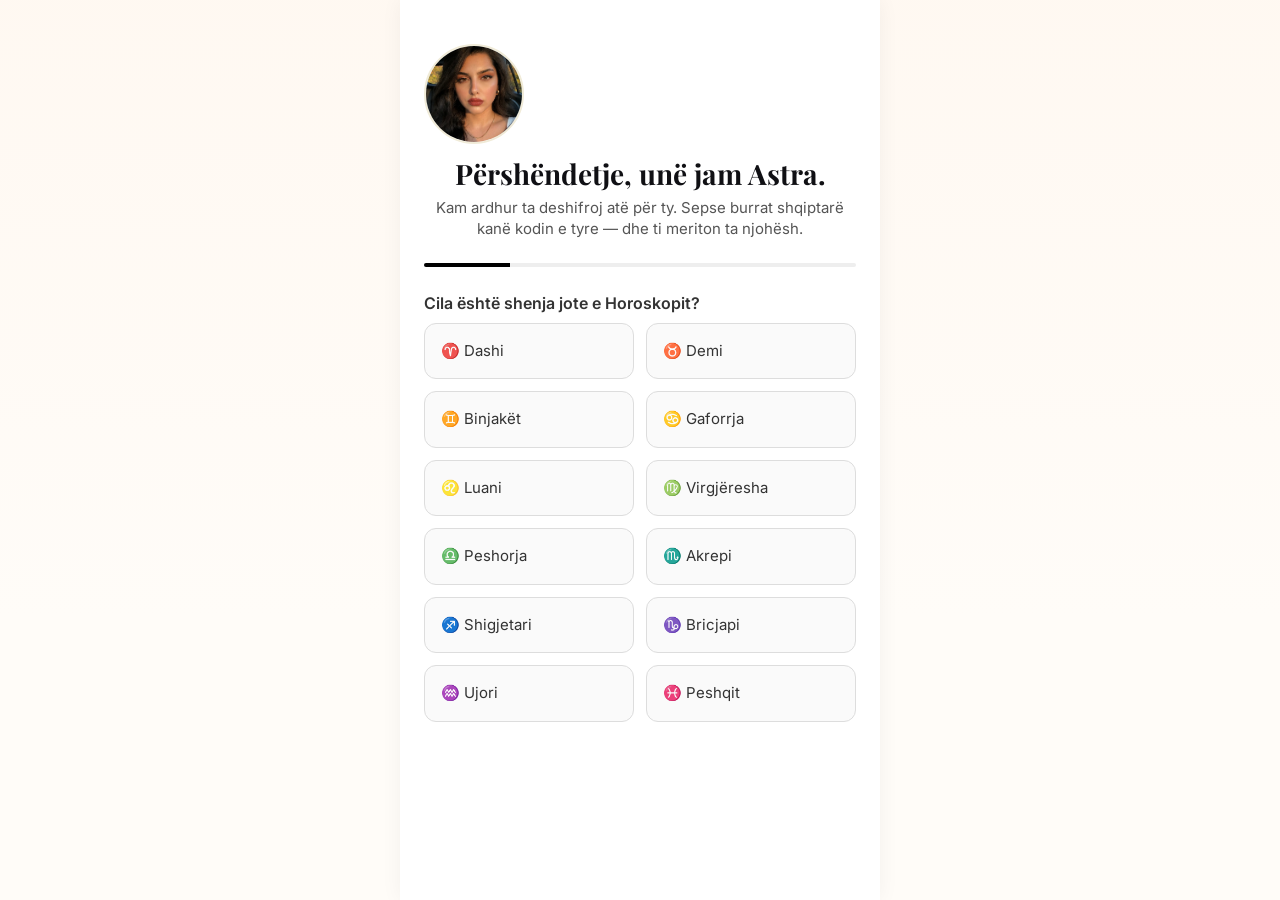
==== al/index.html @ 49ebd42d "alb" ====
<!DOCTYPE html>
<html lang="sq">
  <head>
    <meta charset="utf-8">
    <meta name="viewport" content="width=device-width, initial-scale=1, maximum-scale=1, user-scalable=0">
    <meta name="theme-color" content="#fffcf8">
    <title>Astra | Kuptoje Atë</title>
    <meta name="description" content="Zbulo natyrën e fshehur të tij. Guida shqiptare e astrologjisë për marrëdhënie — nga një shqiptare, për shqiptaret.">
    <link rel="preconnect" href="https://fonts.googleapis.com">
    <link rel="preconnect" href="https://fonts.gstatic.com" crossorigin>
    <link href="https://fonts.googleapis.com/css2?family=Inter:wght@400;500;600;700;800;900&family=Playfair+Display:wght@700;800&display=swap" rel="stylesheet">
    <link rel="stylesheet" href="../styles.css">
    <link rel="stylesheet" href="../quiz.css">
    <link rel="icon" href="../assets/favicon.svg" type="image/svg+xml">
    <script src="../analytics.js"></script>
    <script type="text/javascript">
      function importHotmart(){
        var imported = document.createElement('script');
        imported.src = 'https://static.hotmart.com/checkout/widget.min.js';
        document.head.appendChild(imported);
        var link = document.createElement('link');
        link.rel = 'stylesheet';
        link.type = 'text/css';
        link.href = 'https://static.hotmart.com/css/hotmart-fb.min.css';
        document.head.appendChild(link);
      }
      importHotmart();
    </script>
  </head>
  <body class="quiz-body">
    <main id="app-container">
      
      <!-- HAPI 1: ONBOARDING ME HAPA -->
      <section id="step-1" class="step-container active">
        <div class="onboarding-header">
          <img src="../assets/maya-author.webp" alt="Astra" class="maya-avatar-large">
          <h1>Përshëndetje, unë jam Astra.</h1>
          <p>Kam ardhur ta deshifroj atë për ty. Sepse burrat shqiptarë kanë kodin e tyre — dhe ti meriton ta njohësh.</p>
        </div>
        
        <div class="onboarding-progress-container">
          <div class="onboarding-progress-bg">
            <div id="onboarding-progress" class="onboarding-progress-fill"></div>
          </div>
        </div>

        <form id="onboarding-form" class="onboarding-form">
          <!-- P1: Shenja e Përdoruses -->
          <div class="form-step active" data-step="1">
            <div class="form-group">
              <label>Cila është shenja jote e Horoskopit?</label>
              <input type="hidden" id="user-sign" required>
              <div class="options-grid" data-target="user-sign">
                <button type="button" class="option-btn" data-value="Aries">♈ Dashi</button>
                <button type="button" class="option-btn" data-value="Taurus">♉ Demi</button>
                <button type="button" class="option-btn" data-value="Gemini">♊ Binjakët</button>
                <button type="button" class="option-btn" data-value="Cancer">♋ Gaforrja</button>
                <button type="button" class="option-btn" data-value="Leo">♌ Luani</button>
                <button type="button" class="option-btn" data-value="Virgo">♍ Virgjëresha</button>
                <button type="button" class="option-btn" data-value="Libra">♎ Peshorja</button>
                <button type="button" class="option-btn" data-value="Scorpio">♏ Akrepi</button>
                <button type="button" class="option-btn" data-value="Sagittarius">♐ Shigjetari</button>
                <button type="button" class="option-btn" data-value="Capricorn">♑ Bricjapi</button>
                <button type="button" class="option-btn" data-value="Aquarius">♒ Ujori</button>
                <button type="button" class="option-btn" data-value="Pisces">♓ Peshqit</button>
              </div>
            </div>
          </div>
          
          <!-- P2: Shenja e Tij -->
          <div class="form-step hidden" data-step="2">
            <div class="form-group">
              <label>Cila është shenja e tij?</label>
              <input type="hidden" id="crush-sign" required>
              <div class="options-grid" data-target="crush-sign">
                <button type="button" class="option-btn" data-value="Aries">♈ Dashi</button>
                <button type="button" class="option-btn" data-value="Taurus">♉ Demi</button>
                <button type="button" class="option-btn" data-value="Gemini">♊ Binjakët</button>
                <button type="button" class="option-btn" data-value="Cancer">♋ Gaforrja</button>
                <button type="button" class="option-btn" data-value="Leo">♌ Luani</button>
                <button type="button" class="option-btn" data-value="Virgo">♍ Virgjëresha</button>
                <button type="button" class="option-btn" data-value="Libra">♎ Peshorja</button>
                <button type="button" class="option-btn" data-value="Scorpio">♏ Akrepi</button>
                <button type="button" class="option-btn" data-value="Sagittarius">♐ Shigjetari</button>
                <button type="button" class="option-btn" data-value="Capricorn">♑ Bricjapi</button>
                <button type="button" class="option-btn" data-value="Aquarius">♒ Ujori</button>
                <button type="button" class="option-btn" data-value="Pisces">♓ Peshqit</button>
              </div>
            </div>
          </div>

          <!-- P3: Gjendja Aktuale -->
          <div class="form-step hidden" data-step="3">
            <div class="form-group">
              <label>Cila e përshkruan gjendjen e tij tani?</label>
              <input type="hidden" id="vibe" required>
              <div class="options-list" data-target="vibe">
                <button type="button" class="option-btn" data-value="ignored">Më ka lënë "lexuar" ose po më injoron.</button>
                <button type="button" class="option-btn" data-value="hotcold">I nxehtë e i ftohtë (dje i çmendur, sot i largët).</button>
                <button type="button" class="option-btn" data-value="friends">Po sillet si jemi thjesht "miq".</button>
                <button type="button" class="option-btn" data-value="stonewalling">Kemi grindje dhe ai po hesht tërësisht.</button>
              </div>
            </div>
          </div>

          <!-- P4: Qëllimi -->
          <div class="form-step hidden" data-step="4">
            <div class="form-group">
              <label>Çfarë dëshiron të arrish?</label>
              <input type="hidden" id="goal" required>
              <div class="options-list" data-target="goal">
                <button type="button" class="option-btn" data-value="obsess">Ta bëj të obsedohet me mua</button>
                <button type="button" class="option-btn" data-value="apologize">Ta bëj të kërkojë falje</button>
                <button type="button" class="option-btn" data-value="chase">Ta bëj të më ndjekë sërish</button>
                <button type="button" class="option-btn" data-value="commit">Ta bëj të angazhohet</button>
              </div>
            </div>
          </div>

          <!-- P5: Emri -->
          <div class="form-step hidden" data-step="5">
            <div class="form-group">
              <label for="user-name">Si të quajnë?</label>
              <input type="text" id="user-name" placeholder="p.sh. Erjona" required>
            </div>
            <button type="submit" class="cta-button">Fillo Analizën</button>
          </div>
        </form>

        <div class="loading-overlay hidden" id="loading-overlay">
          <div class="spinner"></div>
          <p id="loading-text">Duke analizuar modelet...</p>
        </div>
      </section>

      <!-- HAPI 2: SIMULIMI I CHAT-IT -->
      <section id="step-2" class="step-container hidden">
        <div class="imessage-header">
          <div class="imessage-back">‹</div>
          <div class="imessage-contact">
            <div class="imessage-avatar">
              <img id="crush-avatar" src="../assets/crush-avatar.jpg" alt="Ai" onerror="this.style.display='none'">
            </div>
            <span id="chat-title">Ai</span>
            <small>iMessage</small>
          </div>
          <div class="imessage-info">ⓘ</div>
        </div>
        
        <div class="progress-container">
          <div class="progress-bar-bg">
            <div id="progress-bar" class="progress-bar-fill"></div>
          </div>
          <div class="progress-text"><span id="progress-label">Niveli i Obsesionit të Tij</span>: <span id="progress-text-value">0%</span></div>
        </div>

        <div id="chat-window" class="chat-window">
          <!-- Flluskat e chat-it do të injektohen këtu nëpërmjet JS -->
        </div>

        <div id="choices-container" class="choices-container hidden">
          <p class="choice-prompt">Zgjidh përgjigjen tënde:</p>
          <div id="choices-list" class="choices-list"></div>
        </div>
      </section>

      <!-- HAPI 3: BUTONI I PANIKUT -->
      <section id="step-3" class="step-container hidden">
        <div class="panic-wrapper">
          <div class="panic-icon">🚨</div>
          <h2>Gabim. Lidhja u pre.</h2>
          <p>Mesazhi yt i fundit aktivizoi mekanizmin e shmangies së tij.</p>
          <button id="btn-panic" class="cta-button btn-outline">Prit... çfarë bëra gabim?!</button>
        </div>
        <div class="loading-overlay hidden" id="roast-loading">
          <div class="spinner"></div>
          <p id="roast-loading-text">Duke analizuar stilin e lidhjes...</p>
        </div>
      </section>

      <!-- HAPI 4: ROAST I ASTRAS -->
      <section id="step-4" class="step-container hidden">
        <div class="roast-header">
          <img src="../assets/maya-author.webp" alt="Astra" class="maya-avatar-medium">
          <h2>Moj... këtë nuk e bëjmë, <span id="roast-name"></span>.</h2>
        </div>
        <div class="roast-body">
          <div class="insight-card">
            <h3>E Vërteta:</h3>
            <p id="roast-insight"></p>
          </div>
          <div class="insight-card highlight-card">
            <h3>Çfarë DUHEJ të kishe bërë:</h3>
            <p id="roast-solution"></p>
          </div>
          <div class="solution-card">
            <p id="roast-tease">Por mund ta rregullojmë. Të duhet teksti që godet instinktin e tij, vendos kufi dhe kthen fuqinë tek ti.</p>
          </div>
          <button id="btn-show-paywall" class="cta-button" id="btn-show-paywall"><span id="roast-cta-text">Më trego si</span></button>
        </div>
      </section>

      <!-- HAPI 5: PAYWALL -->
      <section id="step-5" class="step-container hidden">

        <!-- Blloku i fotos hero -->
        <div class="paywall-hero">
          <div class="paywall-hero-visual">
            <img src="../assets/maya-selfie.webp" alt="Astra" class="paywall-hero-img">
            <div class="paywall-floating-note">
              <span class="note-kicker">Astra thotë</span>
              <strong id="paywall-float-note">Tani e di çfarë shkoi gabim.</strong>
            </div>
          </div>
          <div class="paywall-hero-copy">
            <p class="eyebrow" id="paywall-eyebrow">Zgjidhja ekziston</p>
            <h2 id="paywall-headline">Merr tekstin e saktë që funksionon me <span id="paywall-sign">Akrepin</span>.</h2>
            <p id="paywall-subline">103 faqe. Çdo shenjë. Gati për kopjim. Pa drama.</p>
            <div class="paywall-trust-strip">
              <span><span class="trust-mark-hot">103</span> faqe</span>
              <span><span class="trust-mark">♎</span> 12 shenja</span>
              <span><span class="trust-mark">Aa</span> Skripte</span>
              <span><span class="trust-mark-hot">!</span> Flamujt kuq</span>
            </div>
          </div>
        </div>

        <!-- Historia e Astras -->
        <div class="maya-story-block">
          <div class="maya-story-content">
            <p class="eyebrow">Historia Ime</p>
            <h2>Edhe unë e kam dërguar atë mesazh me 3 paragrafë në mesnatë.</h2>
            <p>E di saktësisht si ndihet kur ai papritur ftohet. Edhe unë e justifikonja sjelljen e tyre minimale si "energji e shenjës" ose "ai është i keq me mesazhe".</p>
            <p><strong>Deri sa e zbulova modelin.</strong></p>
            <p>Astrologjia nuk është justifikim për sjellje toksike — është plan i egosë së tij. Kur e njeh shenjën e tij, i njeh pikët e dobëta. Kur ke standarde, ti fiton.</p>
            <p style="font-size:13px; color:#888; margin-top:12px;">— Shkruar nga një grua shqiptare, për gratë shqiptare 🦅</p>
          </div>
        </div>

        <!-- Dëshmi Sociale -->
        <div class="social-proof-block">
          <p class="eyebrow">Nga grupi i chat-it</p>
          <h2>Një tekst i qartë. Plan real. Pa spirale.</h2>
          <figure class="dm-proof-card">
            <img src="../assets/tiktok-dm-proof.jpg" alt="Dëshmi DM" width="1170" height="1061" loading="lazy">
          </figure>
          <p class="proof-caption">«OMG kjo funksionoi brenda 10 minutash.»</p>
        </div>

        <!-- Pamja e Guidës + Checkout -->
        <div class="paywall-header">
          <p class="eyebrow">Hyrje e menjëhershme</p>
          <h2>Guida e Dashurisë Zodiak</h2>
        </div>

        <div class="guide-preview-wrapper">
          <video
            src="../assets/guide-flip-preview.mp4?v=11"
            poster="../assets/guide-flip-preview-poster.jpg?v=11"
            autoplay muted loop playsinline webkit-playsinline
            class="blur-preview"
          ></video>
          <div class="lock-overlay">
            <span class="lock-icon">🔒</span>
            <p>Zhblloko për të lexuar</p>
          </div>
        </div>

        <ul class="paywall-benefits" id="paywall-benefits">
          <li><span>Aa</span> 103 Faqe Tekstesh Gati për Kopjim</li>
          <li><span>!</span> Flamujt Kuq për të 12 Shenjat</li>
          <li><span>✋</span> Si të vendosësh kufij pa u dukur e çmendur</li>
        </ul>

        <div class="checkout-sticky">
          <a href="https://pay.hotmart.com/A106407067U?checkoutMode=2" class="cta-button js-checkout hotmart-fb hotmart__button-checkout" onclick="return false;">Zhblloko Guidën — $6.99</a>
          <p class="checkout-note">Apple Pay / Google Pay · Hyrje dixhitale e menjëhershme</p>
        </div>

        <div class="honest-sales-mini">
          <p class="eyebrow" style="margin-bottom:8px; display:block;">Një fjalë e sinqertë nga Astra</p>
          <p>Urrej oraret false të numërimit dhe trukun e vjetër <s>$99</s> "tani $6.99!". Kështu nuk veproj me ty.</p>
          <p>Kalova muaj duke hulumtuar për këtë guidë. Është vetëm $6.99. Çmim i drejtë për kodet sekrete të mendjes së tij.</p>
        </div>
      </section>

    </main>
    <script src="quiz.js"></script>
  </body>
</html>
---- styles.css ----
:root {
  --paper: #fffcf8;
  --paper-soft: #fff7ef;
  --ink: #101014;
  --muted: #68606b;
  --line: #e9dfd5;
  --lilac: #b99cff;
  --lilac-soft: #efe8ff;
  --gold: #c6a15b;
  --gold-soft: #fbecd0;
  --cyan: #29e8ff;
  --pink: #ff4fb8;
  --white: #ffffff;
  --shadow: 0 24px 70px rgba(40, 25, 56, 0.14);
}

* {
  box-sizing: border-box;
}

html {
  scroll-behavior: smooth;
}

body {
  margin: 0;
  min-width: 320px;
  background:
    linear-gradient(180deg, rgba(255, 247, 239, 0.72), rgba(255, 252, 248, 0) 620px),
    var(--paper);
  color: var(--ink);
  font-family: Inter, system-ui, -apple-system, BlinkMacSystemFont, "Segoe UI", sans-serif;
  line-height: 1.5;
  overflow-x: hidden;
}

img {
  display: block;
  max-width: 100%;
  -webkit-user-drag: none;
  user-select: none;
  -webkit-touch-callout: none;
}

img,
video,
.hero-visual,
.lifestyle-frame,
.maya-avatar,
.dm-proof-card,
.product-video-frame {
  -webkit-user-select: none;
  user-select: none;
  -webkit-touch-callout: none;
}

a {
  color: inherit;
  text-decoration: none;
}

button {
  font: inherit;
}

::selection {
  background: var(--lilac);
  color: var(--ink);
}

.site-header {
  position: sticky;
  top: 0;
  z-index: 50;
  display: flex;
  align-items: center;
  justify-content: space-between;
  gap: 18px;
  width: min(1160px, calc(100% - 32px));
  margin: 14px auto 0;
  padding: 10px;
  background: rgba(255, 252, 248, 0.86);
  border: 1px solid rgba(233, 223, 213, 0.92);
  border-radius: 8px;
  box-shadow: 0 16px 42px rgba(72, 53, 83, 0.1);
  backdrop-filter: blur(16px);
}

.brand {
  display: inline-flex;
  align-items: center;
  gap: 10px;
  font-size: 0.9rem;
  font-weight: 800;
  min-width: 0;
}

.brand-mark {
  display: grid;
  place-items: center;
  width: 34px;
  height: 34px;
  flex: 0 0 34px;
  color: var(--ink);
  background:
    linear-gradient(135deg, rgba(41, 232, 255, 0.28), transparent 46%),
    linear-gradient(315deg, rgba(255, 79, 184, 0.26), transparent 48%),
    var(--white);
  border: 1px solid var(--line);
  border-radius: 8px;
  font-family: "Playfair Display", Georgia, serif;
  font-size: 1.1rem;
}

.nav-links {
  display: none;
  align-items: center;
  gap: 8px;
  color: var(--muted);
  font-size: 0.88rem;
  font-weight: 700;
}

.nav-links a {
  padding: 10px 12px;
  border-radius: 8px;
}

.nav-links a:hover {
  background: var(--white);
  color: var(--ink);
}

.section-shell {
  width: min(1160px, calc(100% - 32px));
  margin: 0 auto;
}

.section-pad {
  padding: 76px 0;
}

.hero {
  display: grid;
  gap: 34px;
  align-items: center;
  min-height: calc(100svh - 72px);
  padding: 54px 0 56px;
}

.hero-copy {
  position: relative;
  z-index: 2;
}

.eyebrow {
  margin: 0 0 14px;
  color: var(--gold);
  font-size: 0.78rem;
  font-weight: 900;
  text-transform: uppercase;
}

h1,
h2,
h3,
p {
  margin-top: 0;
}

h1,
h2 {
  font-family: "Playfair Display", Georgia, serif;
  line-height: 1.03;
  text-wrap: balance;
}

h1 {
  max-width: 720px;
  margin-bottom: 20px;
  font-size: 3.05rem;
}

h2 {
  margin-bottom: 18px;
  font-size: 2.35rem;
}

h3 {
  margin-bottom: 10px;
  font-size: 1.08rem;
  line-height: 1.2;
}

.hero-subhead,
.section-heading p,
.pricing-copy p,
.maya-lead {
  color: var(--muted);
  font-size: 1.03rem;
}

.hero-subhead {
  max-width: 640px;
  margin-bottom: 28px;
}

.hero-subhead span {
  color: var(--ink);
  font-weight: 900;
  background: linear-gradient(180deg, transparent 56%, rgba(185, 156, 255, 0.34) 56%);
  border-radius: 5px;
  box-decoration-break: clone;
}

.hero-actions,
.footer-links,
.trust-strip {
  display: flex;
  flex-wrap: wrap;
  align-items: center;
  gap: 10px;
}

.cta-button {
  display: inline-flex;
  align-items: center;
  justify-content: center;
  min-height: 54px;
  min-width: 170px;
  padding: 15px 22px;
  cursor: pointer;
  color: var(--white);
  background:
    linear-gradient(135deg, rgba(41, 232, 255, 0.28), transparent 38%),
    linear-gradient(315deg, rgba(255, 79, 184, 0.3), transparent 42%),
    var(--ink);
  border: 0;
  border-radius: 8px;
  box-shadow: 0 18px 40px rgba(16, 16, 20, 0.22);
  font-weight: 900;
  text-align: center;
  transition: transform 160ms ease, box-shadow 160ms ease, opacity 160ms ease;
}

.cta-button:hover {
  box-shadow: 0 22px 52px rgba(16, 16, 20, 0.3);
  transform: translateY(-1px);
}

.cta-button:active {
  transform: translateY(1px) scale(0.99);
}

.text-link {
  display: inline-flex;
  align-items: center;
  min-height: 48px;
  padding: 12px 6px;
  color: var(--ink);
  font-weight: 800;
  text-decoration: underline;
  text-decoration-color: var(--lilac);
  text-decoration-thickness: 3px;
  text-underline-offset: 5px;
}

.trust-strip {
  margin-top: 24px;
}

.trust-strip > span,
.zodiac-board span {
  display: inline-flex;
  align-items: center;
  gap: 7px;
  min-height: 36px;
  padding: 8px 12px;
  background:
    linear-gradient(135deg, rgba(239, 232, 255, 0.46), rgba(255, 255, 255, 0.88)),
    var(--white);
  border: 1px solid rgba(233, 223, 213, 0.98);
  border-radius: 8px;
  color: var(--muted);
  font-size: 0.86rem;
  font-weight: 800;
  box-shadow: 0 12px 30px rgba(65, 48, 75, 0.07);
}

.trust-mark {
  display: inline-grid;
  place-items: center;
  width: 24px;
  height: 24px;
  color: var(--ink);
  background:
    linear-gradient(135deg, rgba(41, 232, 255, 0.18), transparent 48%),
    linear-gradient(315deg, rgba(255, 79, 184, 0.2), transparent 48%),
    var(--lilac-soft);
  border-radius: 7px;
  font-size: 0.75rem;
  font-weight: 900;
}

.trust-mark-hot {
  color: var(--white);
  background: #ff4f5f;
}

.hero-visual {
  position: relative;
  overflow: hidden;
  height: clamp(360px, 116vw, 480px);
  min-height: 320px;
  border: 1px solid rgba(233, 223, 213, 0.95);
  border-radius: 8px;
  box-shadow: var(--shadow);
  background: var(--white);
}

.hero-visual::before {
  content: "";
  position: absolute;
  inset: 0;
  z-index: 1;
  pointer-events: none;
  background:
    linear-gradient(90deg, rgba(255, 252, 248, 0.82), rgba(255, 252, 248, 0.08) 55%),
    linear-gradient(180deg, rgba(255, 255, 255, 0), rgba(255, 252, 248, 0.2));
}

.hero-visual img {
  width: 100%;
  height: 100%;
  object-fit: cover;
}

.hero-visual img.hero-photo {
  object-position: center 38%;
}

.floating-note {
  position: absolute;
  z-index: 3;
  display: block;
  max-width: min(205px, calc(100% - 28px));
  padding: 11px 12px;
  background: rgba(255, 255, 255, 0.88);
  border: 1px solid rgba(233, 223, 213, 0.92);
  border-radius: 8px;
  box-shadow: 0 18px 36px rgba(48, 31, 60, 0.12);
  backdrop-filter: blur(12px);
}

.note-one {
  right: 14px;
  top: 14px;
}

.note-two {
  left: 14px;
  bottom: 14px;
}

.note-kicker {
  display: block;
  margin-bottom: 4px;
  color: var(--gold);
  font-size: 0.66rem;
  font-weight: 900;
  text-transform: uppercase;
}

.floating-note strong {
  display: block;
  font-size: 0.94rem;
  line-height: 1.24;
}

.section-heading {
  max-width: 760px;
  margin-bottom: 32px;
}

.scenario-list,
.feature-grid,
.choice-grid {
  display: grid;
  gap: 14px;
}

.scenario-card,
.feature-card,
.not-item,
.price-panel,
.final-panel,
.faq details {
  background: rgba(255, 255, 255, 0.82);
  border: 1px solid var(--line);
  border-radius: 8px;
  box-shadow: 0 18px 46px rgba(65, 48, 75, 0.08);
}

.scenario-card {
  position: relative;
  overflow: hidden;
  padding: 20px 20px 20px 22px;
  background:
    linear-gradient(135deg, rgba(239, 232, 255, 0.52), transparent 43%),
    linear-gradient(315deg, rgba(255, 79, 184, 0.08), transparent 42%),
    rgba(255, 255, 255, 0.88);
}

.scenario-card::before {
  content: "";
  position: absolute;
  inset: 0 auto 0 0;
  width: 4px;
  background: linear-gradient(180deg, var(--lilac), var(--pink));
}

.scenario-card p {
  position: relative;
  margin-bottom: 0;
  color: var(--ink);
  font-size: 1.06rem;
  font-weight: 800;
  line-height: 1.46;
}

.scenario-card mark {
  padding: 0 0.16em;
  color: var(--ink);
  background: linear-gradient(180deg, transparent 50%, rgba(185, 156, 255, 0.36) 50%);
  border-radius: 4px;
  box-decoration-break: clone;
}

.scenario-card strong {
  color: var(--pink);
  font-weight: 900;
}

.scenario-tag {
  position: relative;
  display: inline-flex;
  align-items: center;
  gap: 7px;
  margin-bottom: 10px;
  padding: 6px 8px;
  background: rgba(255, 252, 248, 0.76);
  border: 1px solid rgba(233, 223, 213, 0.76);
  border-radius: 8px;
  color: var(--muted);
  font-size: 0.78rem;
  font-weight: 900;
  text-transform: uppercase;
}

.scenario-dot {
  width: 9px;
  height: 9px;
  background: var(--lilac);
  border-radius: 50%;
  box-shadow: 0 0 0 5px rgba(185, 156, 255, 0.16);
}

.scenario-dot-gold {
  background: var(--gold);
  box-shadow: 0 0 0 5px rgba(198, 161, 91, 0.16);
}

.scenario-dot-hot {
  background: var(--pink);
  box-shadow: 0 0 0 5px rgba(255, 79, 184, 0.14);
}

.big-line {
  position: relative;
  max-width: 820px;
  margin: 30px 0 0;
  padding: 20px;
  background:
    linear-gradient(135deg, rgba(251, 236, 208, 0.76), rgba(255, 255, 255, 0.86)),
    var(--white);
  border: 1px solid rgba(198, 161, 91, 0.3);
  border-radius: 8px;
  box-shadow: 0 18px 46px rgba(65, 48, 75, 0.08);
  font-family: "Playfair Display", Georgia, serif;
  font-size: 1.8rem;
  font-weight: 800;
  line-height: 1.12;
}

.big-line::before {
  content: "Bottom line";
  display: block;
  margin-bottom: 9px;
  color: var(--gold);
  font-family: Inter, system-ui, sans-serif;
  font-size: 0.74rem;
  font-weight: 900;
  letter-spacing: 0;
  text-transform: uppercase;
}

.big-line span {
  background: linear-gradient(180deg, transparent 58%, rgba(198, 161, 91, 0.3) 58%);
  border-radius: 5px;
  box-decoration-break: clone;
}

.inside {
  position: relative;
}

.inside::before,
.anti-toxic::before {
  content: "";
  position: absolute;
  left: 50%;
  z-index: -1;
  width: 100vw;
  height: 100%;
  transform: translateX(-50%);
  background:
    linear-gradient(180deg, rgba(239, 232, 255, 0.36), rgba(255, 252, 248, 0)),
    var(--paper);
}

.feature-card {
  padding: 22px;
}

.feature-card p,
.not-item p,
.faq p,
.price-panel p,
.final-panel p {
  color: var(--muted);
}

.feature-icon {
  display: grid;
  place-items: center;
  width: 44px;
  height: 44px;
  margin-bottom: 18px;
  color: var(--ink);
  background:
    linear-gradient(135deg, rgba(41, 232, 255, 0.2), transparent 48%),
    linear-gradient(315deg, rgba(255, 79, 184, 0.2), transparent 48%),
    var(--lilac-soft);
  border: 1px solid rgba(185, 156, 255, 0.55);
  border-radius: 8px;
  font-weight: 900;
}

.zodiac-board {
  display: flex;
  flex-wrap: wrap;
  gap: 9px;
  margin-top: 28px;
}

.product-video-frame {
  position: relative;
  overflow: hidden;
  width: min(100%, 360px);
  margin-inline: auto;
  padding: 10px;
  background: var(--ink);
  border: 1px solid rgba(255, 255, 255, 0.12);
  border-radius: 42px;
  box-shadow:
    0 24px 70px rgba(16, 16, 20, 0.2),
    inset 0 0 0 1px rgba(0, 0, 0, 0.36);
}

.product-video-frame::before {
  content: "";
  position: absolute;
  z-index: 2;
  top: 20px;
  left: 50%;
  width: 76px;
  height: 7px;
  background: rgba(5, 5, 7, 0.82);
  border-radius: 999px;
  box-shadow: 0 0 0 1px rgba(255, 255, 255, 0.06);
  transform: translateX(-50%);
}

.product-video-frame video,
.product-video-frame img {
  display: block;
  width: 100%;
  height: auto;
  aspect-ratio: 9 / 16;
  object-fit: cover;
  background: var(--white);
  border-radius: 32px;
  pointer-events: none;
}

.lifestyle-break {
  margin-top: -28px;
  margin-bottom: -20px;
}

.lifestyle-frame {
  position: relative;
  overflow: hidden;
  height: clamp(360px, 108vw, 520px);
  margin: 0;
  background: var(--ink);
  border: 1px solid rgba(233, 223, 213, 0.95);
  border-radius: 8px;
  box-shadow: var(--shadow);
}

.lifestyle-frame::after {
  content: "";
  position: absolute;
  inset: 0;
  pointer-events: none;
  background:
    linear-gradient(180deg, transparent 35%, rgba(16, 16, 20, 0.7)),
    linear-gradient(135deg, rgba(41, 232, 255, 0.12), transparent 34%),
    linear-gradient(315deg, rgba(255, 79, 184, 0.18), transparent 38%);
}

.lifestyle-frame img {
  width: 100%;
  height: 100%;
  object-fit: cover;
  object-position: center 34%;
}

.lifestyle-frame figcaption {
  position: absolute;
  right: 16px;
  bottom: 16px;
  left: 16px;
  z-index: 2;
  max-width: 560px;
  color: var(--white);
}

.lifestyle-frame figcaption span {
  display: inline-flex;
  margin-bottom: 8px;
  padding: 7px 9px;
  color: var(--ink);
  background: rgba(255, 252, 248, 0.86);
  border-radius: 8px;
  font-size: 0.74rem;
  font-weight: 900;
  text-transform: uppercase;
}

.lifestyle-frame figcaption strong {
  display: block;
  font-family: "Playfair Display", Georgia, serif;
  font-size: 1.85rem;
  line-height: 1.04;
}

.anti-toxic {
  position: relative;
}

.not-list {
  display: grid;
  gap: 12px;
}

.not-item {
  display: grid;
  grid-template-columns: 56px 1fr;
  gap: 14px;
  align-items: start;
  padding: 18px;
}

.not-item span {
  color: var(--pink);
  font-weight: 900;
}

.not-item p {
  margin-bottom: 0;
  font-weight: 700;
}

.truth-box {
  margin-top: 18px;
  padding: 24px;
  color: var(--ink);
  background: var(--gold-soft);
  border: 1px solid rgba(198, 161, 91, 0.34);
  border-radius: 8px;
}

.truth-box p {
  margin-bottom: 0;
  font-family: "Playfair Display", Georgia, serif;
  font-size: 1.55rem;
  font-weight: 800;
  line-height: 1.16;
}

.maya {
  position: relative;
}

.maya-card {
  padding: 20px;
  background:
    radial-gradient(circle at top left, rgba(255, 79, 184, 0.16), transparent 34%),
    radial-gradient(circle at bottom right, rgba(185, 156, 255, 0.22), transparent 38%),
    var(--white);
  border: 1px solid var(--line);
  border-radius: 8px;
  box-shadow: var(--shadow);
}

.maya-topline {
  display: grid;
  grid-template-columns: 1fr;
  gap: 16px;
  align-items: start;
  margin-bottom: 20px;
}

.maya-avatar {
  overflow: hidden;
  width: min(180px, 58vw);
  height: 220px;
  background:
    linear-gradient(135deg, rgba(41, 232, 255, 0.2), transparent 46%),
    linear-gradient(315deg, rgba(255, 79, 184, 0.28), transparent 48%),
    var(--paper-soft);
  border: 1px solid var(--line);
  border-radius: 30px;
  box-shadow: 0 16px 36px rgba(61, 37, 78, 0.12);
}

.maya-avatar img {
  width: 100%;
  height: 100%;
  object-fit: cover;
  object-position: center 38%;
}

.maya-topline .eyebrow {
  margin-bottom: 8px;
}

.maya-topline h2 {
  margin-bottom: 0;
  max-width: 720px;
  font-size: 2.18rem;
}

.maya-lead {
  margin-bottom: 16px;
  line-height: 1.55;
}

.maya-lead strong {
  color: var(--ink);
  font-weight: 900;
}

.maya-list-grid {
  display: grid;
  gap: 12px;
}

.maya-list-card {
  padding: 14px;
  border: 1px solid var(--line);
  border-radius: 8px;
  background: rgba(255, 252, 248, 0.78);
}

.maya-list-card h3 {
  margin-bottom: 12px;
  font-size: 1rem;
}

.maya-list-card ul {
  display: grid;
  gap: 8px;
  padding: 0;
  margin: 0;
  list-style: none;
}

.maya-list-card li {
  display: grid;
  grid-template-columns: 26px 1fr;
  gap: 8px;
  align-items: start;
}

.maya-list-card li span {
  line-height: 1.35;
}

.maya-list-card .no-badge {
  display: inline-grid;
  place-items: center;
  width: 20px;
  height: 20px;
  margin-top: 1px;
  color: var(--white);
  background: #ff4f5f;
  border-radius: 5px;
  font-size: 0.78rem;
  font-weight: 900;
  line-height: 1;
}

.maya-list-card li p {
  margin-bottom: 0;
  color: var(--muted);
  font-size: 0.92rem;
  font-weight: 700;
  line-height: 1.4;
}

.maya-list-yes {
  background:
    linear-gradient(135deg, rgba(239, 232, 255, 0.72), rgba(255, 252, 248, 0.86)),
    var(--white);
}

.maya-list-no h3 {
  color: var(--muted);
}

.maya-signoff {
  margin: 14px 0 0;
  color: var(--ink);
  font-family: "Playfair Display", Georgia, serif;
  font-size: 1.2rem;
  font-weight: 800;
  line-height: 1.2;
}

.pricing {
  display: grid;
  gap: 22px;
  align-items: stretch;
}

.check-list {
  display: grid;
  gap: 10px;
  padding: 0;
  margin: 22px 0 0;
  list-style: none;
}

.check-list li {
  position: relative;
  padding-left: 28px;
  color: var(--ink);
  font-weight: 800;
}

.check-list li::before {
  content: "";
  position: absolute;
  top: 8px;
  left: 0;
  width: 14px;
  height: 8px;
  border-bottom: 3px solid var(--gold);
  border-left: 3px solid var(--gold);
  transform: rotate(-45deg);
}

.price-panel {
  display: flex;
  flex-direction: column;
  justify-content: flex-start;
  padding: 26px;
  background:
    linear-gradient(135deg, rgba(239, 232, 255, 0.7), rgba(255, 255, 255, 0.76)),
    var(--white);
}

.pricing-preview {
  margin-bottom: 18px;
  text-align: center;
}

.preview-label {
  display: inline-flex;
  margin-bottom: 10px;
  padding: 7px 10px;
  color: var(--ink);
  background: var(--gold-soft);
  border: 1px solid rgba(198, 161, 91, 0.34);
  border-radius: 999px;
  font-size: 0.74rem;
  font-weight: 900;
  text-transform: uppercase;
}

.price-panel .product-video-frame {
  width: min(100%, 260px);
}

.price-label {
  color: var(--gold);
  font-size: 0.82rem;
  font-weight: 900;
  text-transform: uppercase;
}

.price-panel strong {
  margin: 8px 0 12px;
  font-family: "Playfair Display", Georgia, serif;
  font-size: 4rem;
  line-height: 1;
}

.price-panel .cta-button {
  width: 100%;
  margin: 16px 0 12px;
}

.price-panel small {
  color: var(--muted);
  font-size: 0.78rem;
}

.honest-sales {
  margin-top: -38px;
  margin-bottom: 76px;
}

.honest-panel {
  padding: 18px;
  background:
    linear-gradient(135deg, rgba(255, 79, 184, 0.1), transparent 34%),
    linear-gradient(315deg, rgba(185, 156, 255, 0.18), transparent 38%),
    var(--white);
  border: 1px solid var(--line);
  border-radius: 8px;
  box-shadow: 0 18px 46px rgba(65, 48, 75, 0.08);
}

.honest-panel h2 {
  max-width: 760px;
  margin-bottom: 12px;
  font-size: 1.92rem;
}

.honest-lead {
  max-width: 820px;
  margin-bottom: 14px;
  color: var(--muted);
  font-size: 0.98rem;
  font-weight: 700;
}

.honest-lead strong {
  color: var(--ink);
  font-weight: 900;
  background: linear-gradient(180deg, transparent 56%, rgba(251, 236, 208, 0.85) 56%);
  border-radius: 5px;
  box-decoration-break: clone;
}

.honest-grid {
  display: grid;
  gap: 10px;
}

.honest-item {
  display: grid;
  grid-template-columns: 26px 1fr;
  gap: 9px;
  align-items: start;
  padding: 10px;
  background: rgba(255, 252, 248, 0.74);
  border: 1px solid rgba(233, 223, 213, 0.86);
  border-radius: 8px;
}

.honest-badge {
  display: inline-grid;
  place-items: center;
  width: 24px;
  height: 24px;
  margin-top: 1px;
  border-radius: 7px;
  color: var(--white);
  font-size: 0.82rem;
  font-weight: 900;
  line-height: 1;
}

.honest-badge-no {
  background: #ff4f5f;
}

.honest-item p {
  margin-bottom: 0;
  color: var(--muted);
  font-size: 0.91rem;
  font-weight: 700;
  line-height: 1.36;
}

.honest-item strong {
  color: var(--ink);
  font-weight: 900;
}

.dm-proof-card {
  max-width: 680px;
  margin: 0 auto;
  padding: 10px;
  background:
    linear-gradient(135deg, rgba(41, 232, 255, 0.12), transparent 36%),
    linear-gradient(315deg, rgba(255, 79, 184, 0.14), transparent 38%),
    var(--white);
  border: 1px solid var(--line);
  border-radius: 8px;
  box-shadow: var(--shadow);
}

.dm-proof-card img {
  width: 100%;
  height: auto;
  border-radius: 7px;
}

.final-panel {
  padding: 24px;
  text-align: center;
  background:
    linear-gradient(135deg, rgba(41, 232, 255, 0.14), transparent 36%),
    linear-gradient(315deg, rgba(255, 79, 184, 0.14), transparent 38%),
    var(--white);
}

.final-panel h2 {
  max-width: 780px;
  margin-inline: auto;
}

.choice-grid {
  margin: 26px 0 22px;
  text-align: left;
}

.choice-grid article {
  padding: 20px;
  border-radius: 8px;
}

.choice-card {
  position: relative;
  overflow: hidden;
  min-height: 220px;
}

.choice-label {
  display: inline-flex;
  align-items: center;
  min-height: 32px;
  margin-bottom: 18px;
  padding: 7px 10px;
  border-radius: 8px;
  font-size: 0.76rem;
  font-weight: 900;
  text-transform: uppercase;
}

.choice-card h3 {
  font-family: "Playfair Display", Georgia, serif;
  font-size: 1.85rem;
}

.choice-card p {
  margin-bottom: 0;
  font-size: 1.02rem;
  font-weight: 800;
}

.choice-card-old {
  background:
    linear-gradient(180deg, rgba(104, 96, 107, 0.06), rgba(104, 96, 107, 0.02)),
    rgba(255, 252, 248, 0.72);
  border: 1px solid var(--line);
}

.choice-card-old .choice-label {
  color: var(--muted);
  background: rgba(104, 96, 107, 0.1);
}

.choice-card-old h3 {
  color: var(--muted);
}

.choice-card-old::after {
  content: "";
  position: absolute;
  right: 18px;
  bottom: 18px;
  width: 78px;
  height: 78px;
  border: 1px solid rgba(104, 96, 107, 0.14);
  border-radius: 50%;
}

.choice-card-new {
  background:
    linear-gradient(135deg, rgba(41, 232, 255, 0.2), transparent 34%),
    linear-gradient(315deg, rgba(255, 79, 184, 0.2), transparent 36%),
    var(--ink);
  border: 1px solid rgba(16, 16, 20, 0.86);
  box-shadow: 0 24px 58px rgba(16, 16, 20, 0.22);
}

.choice-card-new .choice-label {
  color: var(--ink);
  background: var(--gold-soft);
}

.choice-card-new h3,
.choice-card-new p {
  color: var(--white);
}

.choice-card-new::after {
  content: "";
  position: absolute;
  right: -28px;
  bottom: -28px;
  width: 142px;
  height: 142px;
  border: 1px solid rgba(255, 255, 255, 0.14);
  border-radius: 50%;
}

.final-line {
  max-width: 640px;
  margin: 0 auto 24px;
  color: var(--ink);
  font-family: "Playfair Display", Georgia, serif;
  font-size: 1.52rem;
  font-weight: 800;
  line-height: 1.16;
}

.faq-list {
  display: grid;
  gap: 12px;
}

.faq details {
  padding: 0;
}

.faq summary {
  display: flex;
  justify-content: space-between;
  gap: 18px;
  padding: 18px;
  cursor: pointer;
  font-weight: 900;
  list-style: none;
}

.faq summary::-webkit-details-marker {
  display: none;
}

.faq summary::after {
  content: "+";
  flex: 0 0 auto;
  color: var(--gold);
  font-size: 1.35rem;
  line-height: 1;
  transition: transform 160ms ease;
}

.faq details[open] summary::after {
  transform: rotate(45deg);
}

.faq p {
  padding: 0 18px 20px;
  margin-bottom: 0;
}

.site-footer {
  display: grid;
  gap: 22px;
  width: min(1160px, calc(100% - 32px));
  margin: 0 auto;
  padding: 38px 0 104px;
  color: var(--muted);
  border-top: 1px solid var(--line);
}

.site-footer strong {
  color: var(--ink);
}

.site-footer p {
  margin-bottom: 0;
}

.footer-links a {
  color: var(--ink);
  font-weight: 800;
  text-decoration: underline;
  text-decoration-color: var(--lilac);
  text-underline-offset: 4px;
}

.copyright {
  font-size: 0.84rem;
}

.mobile-cta {
  position: fixed;
  right: 0;
  bottom: 0;
  left: 0;
  z-index: 60;
  padding: 10px 16px 14px;
  background: rgba(255, 252, 248, 0.86);
  border-top: 1px solid var(--line);
  backdrop-filter: blur(16px);
}

.mobile-cta .cta-button {
  width: 100%;
  min-height: 52px;
}

@media (min-width: 720px) {
  .nav-links {
    display: flex;
  }

  .section-shell,
  .site-header,
  .site-footer {
    width: min(1160px, calc(100% - 48px));
  }

  .section-pad {
    padding: 96px 0;
  }

  .hero {
    grid-template-columns: 1fr 1fr;
    gap: 26px;
    padding: 74px 0 72px;
  }

  h1 {
    font-size: 4.05rem;
  }

  h2 {
    font-size: 3.25rem;
  }

  .hero-subhead,
  .section-heading p,
  .pricing-copy p,
  .maya-lead {
    font-size: 1.12rem;
  }

  .hero-visual {
    height: 560px;
    min-height: 560px;
  }

  .floating-note {
    max-width: 190px;
    padding: 14px;
  }

  .floating-note strong {
    font-size: 1rem;
  }

  .note-one {
    right: 24px;
    top: 28px;
  }

  .note-two {
    left: 22px;
    bottom: 22px;
  }

  .note-kicker {
    font-size: 0.72rem;
  }

  .scenario-list,
  .feature-grid {
    grid-template-columns: repeat(3, minmax(0, 1fr));
  }

  .feature-grid {
    grid-template-columns: repeat(4, minmax(0, 1fr));
  }

  .choice-grid,
  .pricing {
    grid-template-columns: repeat(2, minmax(0, 1fr));
  }

  .honest-sales {
    margin-top: -48px;
    margin-bottom: 96px;
  }

  .honest-panel {
    padding: 28px;
  }

  .honest-panel h2 {
    font-size: 2.55rem;
  }

  .honest-grid {
    grid-template-columns: repeat(3, minmax(0, 1fr));
  }

  .maya-card {
    max-width: 980px;
    margin-inline: auto;
    padding: 32px;
  }

  .maya-topline {
    grid-template-columns: 220px 1fr;
    gap: 24px;
    align-items: end;
    margin-bottom: 22px;
  }

  .maya-avatar {
    width: 220px;
    height: 270px;
    border-radius: 34px;
  }

  .maya-topline h2 {
    font-size: 2.62rem;
  }

  .maya-list-grid {
    grid-template-columns: repeat(2, minmax(0, 1fr));
  }

  .big-line {
    font-size: 2.45rem;
  }

  .truth-box p {
    font-size: 2.2rem;
  }

  .final-panel {
    padding: 44px;
  }

  .site-footer {
    grid-template-columns: 1fr auto auto;
    align-items: start;
    padding-bottom: 46px;
  }

  .mobile-cta {
    display: none;
  }
}

@media (min-width: 1040px) {
  .hero {
    grid-template-columns: 1.06fr 0.94fr;
    gap: 42px;
  }

  h1 {
    font-size: 4.55rem;
  }

  .maya-topline {
    grid-template-columns: 260px 1fr;
  }

  .maya-avatar {
    width: 260px;
    height: 320px;
  }

  .maya-topline h2 {
    font-size: 3.1rem;
  }
}

@media (max-width: 420px) {
  .brand span:last-child {
    max-width: 190px;
    overflow: hidden;
    text-overflow: ellipsis;
    white-space: nowrap;
  }

  h1 {
    font-size: 2.62rem;
  }

  h2 {
    font-size: 2.08rem;
  }

  .maya-topline {
    grid-template-columns: 1fr;
    gap: 14px;
  }

  .maya-avatar {
    width: 148px;
    height: 184px;
    border-radius: 28px;
  }

  .maya-topline h2 {
    font-size: 2rem;
  }

  .feature-grid {
    gap: 12px;
  }

  .not-item {
    grid-template-columns: 42px 1fr;
  }

  .price-panel strong {
    font-size: 3.35rem;
  }
}

@media (prefers-reduced-motion: reduce) {
  *,
  *::before,
  *::after {
    scroll-behavior: auto !important;
    transition-duration: 0.001ms !important;
    animation-duration: 0.001ms !important;
    animation-iteration-count: 1 !important;
  }
}

/* =========================================================================
   HOTMART OVERRIDE — prevent hotmart-fb.min.css from hijacking button styles
   ========================================================================= */
a.cta-button,
a.cta-button.hotmart-fb,
a.cta-button.hotmart__button-checkout,
a.js-checkout.hotmart-fb {
  display: inline-flex !important;
  align-items: center !important;
  justify-content: center !important;
  background: var(--ink, #0f0f14) !important;
  background-image: none !important;
  color: #fff !important;
  border: none !important;
  border-radius: 14px !important;
  font-weight: 700 !important;
  font-family: inherit !important;
  text-decoration: none !important;
  text-align: center !important;
  cursor: pointer !important;
  box-shadow: none !important;
  border-image: none !important;
  outline: none !important;
}
---- quiz.css ----
/* quiz.css - Styles specifically for the interactive quiz/chat funnel */

:root {
  --paper: #fffcf8;
  --paper-dark: #f0ebd8;
  --ink: #101014;
  --muted: #68606b;
  --line: #e9dfd5;
  --lilac: #b99cff;
  --lilac-soft: #efe8ff;
  --gold: #c6a15b;
  --gold-soft: #fbecd0;
  --cyan: #29e8ff;
  --pink: #ff4fb8;
  --white: #ffffff;
  --shadow: 0 24px 70px rgba(40, 25, 56, 0.14);
}

.quiz-body {
  background-color: var(--paper);
  font-family: 'Inter', sans-serif;
  margin: 0;
  padding: 0;
  display: flex;
  justify-content: center;
  min-height: 100vh;
  min-height: 100dvh;
}

#app-container {
  width: 100%;
  max-width: 480px; /* Mobile-first container */
  background: #fff;
  min-height: 100vh;
  min-height: 100dvh;
  box-shadow: 0 0 20px rgba(0,0,0,0.05);
  position: relative;
  overflow: hidden;
}

.step-container {
  display: none;
  padding: 24px;
  flex-direction: column;
  min-height: 100vh;
  min-height: 100dvh;
  box-sizing: border-box;
}

/* Step 2 is special — it must fill exactly the viewport height so header/progress stay sticky */
#step-2 {
  padding: 0;
  height: 100vh;
  height: 100dvh; /* dynamic viewport height — accounts for mobile browser bars */
  overflow: hidden;
}

.step-container.active {
  display: flex;
  animation: fadeIn 0.4s ease forwards;
}

@keyframes fadeIn {
  from { opacity: 0; transform: translateY(10px); }
  to { opacity: 1; transform: translateY(0); }
}

/* ========================================================================= */
/* STEP 1: ONBOARDING MULTI-STEP */
/* ========================================================================= */
.onboarding-header {
  text-align: center;
  margin-bottom: 24px;
  margin-top: 20px;
}

.maya-avatar-large {
  width: 100px;
  height: 100px;
  border-radius: 50%;
  object-fit: cover;
  margin-bottom: 16px;
  border: 2px solid var(--paper-dark, #f0ebd8);
}

.onboarding-header h1 {
  font-family: 'Playfair Display', serif;
  font-size: 28px;
  margin: 0 0 8px 0;
}

.onboarding-header p {
  color: #555;
  font-size: 15px;
  line-height: 1.4;
  margin: 0;
}

.onboarding-progress-container {
  margin-bottom: 24px;
}

.onboarding-progress-bg {
  height: 4px;
  background: #eee;
  border-radius: 2px;
  overflow: hidden;
}

.onboarding-progress-fill {
  height: 100%;
  background: #000;
  width: 20%;
  transition: width 0.4s ease;
}

.onboarding-form {
  position: relative;
  flex: 1;
}

.form-step {
  display: none;
  flex-direction: column;
  gap: 20px;
  animation: slideInRight 0.3s ease forwards;
}

.form-step.active {
  display: flex;
}

@keyframes slideInRight {
  from { opacity: 0; transform: translateX(20px); }
  to { opacity: 1; transform: translateX(0); }
}

.form-group {
  display: flex;
  flex-direction: column;
  gap: 8px;
}

.form-group label {
  font-weight: 600;
  font-size: 16px;
  color: #333;
}

.form-group input,
.form-group select {
  padding: 16px;
  border: 1px solid #ddd;
  border-radius: 12px;
  font-size: 16px;
  font-family: 'Inter', sans-serif;
  background: #fafafa;
  transition: border-color 0.2s, box-shadow 0.2s;
  -webkit-appearance: none;
}

.form-group input:focus,
.form-group select:focus {
  outline: none;
  border-color: #000;
  box-shadow: 0 0 0 2px rgba(0,0,0,0.1);
}

.options-list {
  display: flex;
  flex-direction: column;
  gap: 12px;
}

.options-grid {
  display: grid;
  grid-template-columns: repeat(2, 1fr);
  gap: 12px;
}

.option-btn {
  background: #fafafa;
  border: 1px solid #ddd;
  border-radius: 12px;
  padding: 16px;
  font-size: 15px;
  font-family: 'Inter', sans-serif;
  color: #333;
  text-align: left;
  cursor: pointer;
  transition: all 0.2s ease;
  width: 100%;
}

.option-btn:hover {
  background: #f0f0f0;
  border-color: #ccc;
}

.option-btn:active, .option-btn.selected {
  background: #000;
  color: #fff;
  border-color: #000;
  transform: scale(0.98);
}

/* ========================================================================= */
/* STEP 2: CHAT SIMULATION */
/* ========================================================================= */
.imessage-header {
  display: flex;
  align-items: center;
  justify-content: space-between;
  padding: 12px 16px;
  background: rgba(255, 255, 255, 0.97);
  backdrop-filter: blur(10px);
  border-bottom: 1px solid #eee;
  flex-shrink: 0; /* don't let it shrink in flex layout */
  z-index: 10;
}

.imessage-back, .imessage-info {
  color: #007aff;
  font-size: 24px;
  cursor: pointer;
  width: 30px;
}

.imessage-info { font-size: 20px; text-align: right; }

.imessage-contact {
  display: flex;
  flex-direction: column;
  align-items: center;
}

.imessage-avatar {
  width: 36px;
  height: 36px;
  border-radius: 50%;
  background: linear-gradient(135deg, #ddd, #bbb);
  margin-bottom: 4px;
  overflow: hidden;
  flex-shrink: 0;
}

.imessage-avatar img {
  width: 100%;
  height: 100%;
  object-fit: cover;
  border-radius: 50%;
}

.imessage-contact span {
  font-weight: 600;
  font-size: 12px;
}

.imessage-contact small {
  font-size: 10px;
  color: #888;
}

/* Progress Bar */
.progress-container {
  margin-bottom: 12px;
  text-align: center;
  padding: 0 16px;
  flex-shrink: 0; /* don't let it shrink in flex layout */
}

.progress-bar-bg {
  height: 6px;
  background: #eee;
  border-radius: 3px;
  overflow: hidden;
  margin-bottom: 8px;
}

.progress-bar-fill {
  height: 100%;
  background: linear-gradient(90deg, #34c759, #30d158);
  width: 0%;
  transition: width 0.8s cubic-bezier(0.4, 0, 0.2, 1), background-color 0.3s;
}

.progress-bar-fill.critical {
  background: #ff3b30;
}

.progress-text {
  font-size: 12px;
  font-weight: 600;
  color: #555;
  transition: color 0.3s;
}
.progress-text.critical { color: #ff3b30; }

/* Chat Window */
.chat-window {
  flex: 1;
  display: flex;
  flex-direction: column;
  gap: 12px;
  padding: 8px 24px 200px 24px; /* bottom space for choices panel */
  overflow-y: auto;
  -webkit-overflow-scrolling: touch;
  /* Ensure messages start from top, not stretched */
  align-content: flex-start;
}

.msg-wrapper {
  display: flex;
  flex-direction: column;
  max-width: 75%;
}

.msg-wrapper.received { align-self: flex-start; }
.msg-wrapper.sent { align-self: flex-end; align-items: flex-end; }

.msg-bubble {
  padding: 10px 14px;
  border-radius: 18px;
  font-size: 15px;
  line-height: 1.3;
  animation: popIn 0.3s cubic-bezier(0.175, 0.885, 0.32, 1.275) forwards;
  transform-origin: bottom center;
}

.received .msg-bubble {
  background: #e9e9eb;
  color: #000;
  border-bottom-left-radius: 4px;
}

.sent .msg-bubble {
  background: #007aff;
  color: #fff;
  border-bottom-right-radius: 4px;
}

.sent .msg-bubble.failed {
  background: #34c759; /* Turn SMS green when failed to simulate fallback */
}

.msg-status {
  font-size: 11px;
  color: #8e8e93;
  margin-top: 4px;
  padding: 0 4px;
  animation: fadeIn 0.3s ease forwards;
}

.msg-status.error { color: #ff3b30; font-weight: 600; }

@keyframes popIn {
  from { opacity: 0; transform: scale(0.8) translateY(10px); }
  to { opacity: 1; transform: scale(1) translateY(0); }
}

/* Typing Indicator */
.typing-indicator {
  display: flex;
  align-items: center;
  gap: 4px;
  padding: 12px 16px;
  background: #e9e9eb;
  border-radius: 18px;
  border-bottom-left-radius: 4px;
  width: fit-content;
  align-self: flex-start;
}

.typing-dot {
  width: 6px;
  height: 6px;
  background: #8e8e93;
  border-radius: 50%;
  animation: typing 1.4s infinite ease-in-out;
}
.typing-dot:nth-child(1) { animation-delay: 0s; }
.typing-dot:nth-child(2) { animation-delay: 0.2s; }
.typing-dot:nth-child(3) { animation-delay: 0.4s; }

@keyframes typing {
  0%, 100% { transform: translateY(0); opacity: 0.5; }
  50% { transform: translateY(-4px); opacity: 1; }
}

/* Choices — fixed to the bottom of the visible viewport, centered on desktop */
.choices-container {
  position: fixed;
  bottom: 0;
  left: 50%;
  transform: translateX(-50%) translateY(100%);
  width: 100%;
  max-width: 480px;
  background: #fff;
  padding: 16px 24px calc(24px + env(safe-area-inset-bottom)) 24px;
  box-shadow: 0 -4px 20px rgba(0,0,0,0.08);
  border-top-left-radius: 20px;
  border-top-right-radius: 20px;
  transition: transform 0.4s cubic-bezier(0.175, 0.885, 0.32, 1.275);
  z-index: 100;
  box-sizing: border-box;
}

.choices-container.active {
  transform: translateX(-50%) translateY(0);
}

.choice-prompt {
  font-size: 13px;
  font-weight: 600;
  color: #888;
  text-transform: uppercase;
  letter-spacing: 0.5px;
  margin: 0 0 12px 0;
  text-align: center;
}

.choices-list {
  display: flex;
  flex-direction: column;
  gap: 10px;
}

.choice-btn {
  background: #f4f4f5;
  border: 1px solid #e4e4e5;
  padding: 14px;
  border-radius: 12px;
  font-size: 15px;
  color: #000;
  text-align: center;
  cursor: pointer;
  transition: background 0.2s, transform 0.1s;
  font-family: 'Inter', sans-serif;
}

.choice-btn:active {
  background: #e4e4e5;
  transform: scale(0.98);
}

/* ========================================================================= */
/* STEP 3: PANIC BUTTON */
/* ========================================================================= */
.panic-wrapper {
  margin: auto;
  text-align: center;
}

.panic-icon {
  font-size: 48px;
  margin-bottom: 16px;
  animation: pulse 1s infinite alternate;
}

@keyframes pulse {
  from { transform: scale(1); }
  to { transform: scale(1.1); }
}

.panic-wrapper h2 {
  color: #ff3b30;
  margin: 0 0 12px 0;
}

.panic-wrapper p {
  color: #555;
  margin-bottom: 24px;
}

.btn-outline {
  background: transparent;
  color: #ff3b30;
  border: 2px solid #ff3b30;
}

/* ========================================================================= */
/* STEP 4: MAYA'S ROAST */
/* ========================================================================= */
.roast-header {
  text-align: center;
  margin-bottom: 32px;
}

.maya-avatar-medium {
  width: 80px;
  height: 80px;
  border-radius: 50%;
  margin-bottom: 16px;
  object-fit: cover;
  object-position: top center;
  flex-shrink: 0;
}

.roast-header h2 {
  font-family: 'Playfair Display', serif;
  font-size: 26px;
  margin: 0;
}

.insight-card {
  background: var(--paper-dark, #f0ebd8);
  padding: 20px;
  border-radius: 16px;
  border-left: 4px solid #000;
  margin-bottom: 16px;
}

.highlight-card {
  background: #fdf5e6; /* Soft gold/warm bg */
  border-left-color: #d4af37; /* Gold accent */
}

.insight-card h3 {
  font-size: 14px;
  text-transform: uppercase;
  letter-spacing: 1px;
  margin: 0 0 8px 0;
}

.insight-card p {
  font-size: 16px;
  line-height: 1.5;
  margin: 0;
}

.solution-card {
  margin: 32px 0;
  text-align: center;
  font-weight: 500;
}

/* ========================================================================= */
/* UTILITIES */
/* ========================================================================= */
.hidden {
  display: none !important;
}

.cta-button {
  width: 100%;
  padding: 16px;
  background: #000;
  color: #fff;
  border: none;
  border-radius: 12px;
  font-size: 16px;
  font-weight: 600;
  cursor: pointer;
  transition: transform 0.2s, background 0.2s;
  font-family: 'Inter', sans-serif;
}

.cta-button:active {
  transform: scale(0.98);
}

.cta-button:disabled {
  background: #ccc;
  cursor: not-allowed;
}

.loading-overlay {
  position: absolute;
  inset: 0;
  background: rgba(255,255,255,0.9);
  display: flex;
  flex-direction: column;
  align-items: center;
  justify-content: center;
  z-index: 100;
}

.spinner {
  width: 40px;
  height: 40px;
  border: 4px solid #f3f3f3;
  border-top: 4px solid #000;
  border-radius: 50%;
  animation: spin 1s linear infinite;
  margin-bottom: 16px;
}

@keyframes spin {
  0% { transform: rotate(0deg); }
  100% { transform: rotate(360deg); }
}

/* ========================================================================= */
/* STEP 5: PAYWALL (WARM CREAM - MATCHING MAIN SITE) */
/* ========================================================================= */
#step-5 {
  background:
    linear-gradient(180deg, rgba(255, 247, 239, 0.72), rgba(255, 252, 248, 0) 500px),
    var(--paper);
  color: var(--ink);
  min-height: 100vh;
  padding-bottom: 40px;
}

/* Hero block */
.paywall-hero {
  margin: -24px -24px 32px -24px;
  position: relative;
}

.paywall-hero-visual {
  position: relative;
}

.paywall-hero-img {
  width: 100%;
  display: block;
  max-height: 420px;
  object-fit: cover;
  object-position: top center;
}

.paywall-floating-note {
  position: absolute;
  bottom: 16px;
  left: 16px;
  background: rgba(255, 252, 248, 0.95);
  backdrop-filter: blur(12px);
  border: 1px solid var(--line);
  border-radius: 10px;
  padding: 10px 14px;
  box-shadow: 0 8px 24px rgba(40, 25, 56, 0.14);
  max-width: 200px;
}

.paywall-floating-note .note-kicker {
  display: block;
  font-size: 10px;
  font-weight: 900;
  text-transform: uppercase;
  letter-spacing: 1px;
  color: var(--gold);
  margin-bottom: 4px;
}

.paywall-floating-note strong {
  font-size: 13px;
  line-height: 1.3;
  color: var(--ink);
}

.paywall-hero-copy {
  padding: 24px 24px 0 24px;
}

.paywall-hero-copy .eyebrow {
  color: var(--gold);
  text-transform: uppercase;
  font-weight: 900;
  font-size: 11px;
  letter-spacing: 1.5px;
  margin: 0 0 10px 0;
}

.paywall-hero-copy h2 {
  font-family: 'Playfair Display', serif;
  font-size: 26px;
  line-height: 1.1;
  margin: 0 0 12px 0;
  color: var(--ink);
}

.paywall-hero-copy h2 span {
  background: linear-gradient(180deg, transparent 56%, rgba(185, 156, 255, 0.4) 56%);
  border-radius: 3px;
}

.paywall-hero-copy p {
  color: var(--muted);
  font-size: 15px;
  margin-bottom: 16px;
}

.paywall-trust-strip {
  display: flex;
  flex-wrap: wrap;
  gap: 8px;
  margin-bottom: 8px;
}

.paywall-trust-strip > span {
  display: inline-flex;
  align-items: center;
  gap: 6px;
  padding: 6px 10px;
  background:
    linear-gradient(135deg, rgba(239, 232, 255, 0.46), rgba(255, 255, 255, 0.88));
  border: 1px solid var(--line);
  border-radius: 6px;
  font-size: 12px;
  font-weight: 600;
  color: var(--ink);
}

.trust-mark-hot {
  display: inline-flex;
  align-items: center;
  justify-content: center;
  width: 20px;
  height: 20px;
  background: var(--pink);
  color: #fff;
  border-radius: 4px;
  font-size: 10px;
  font-weight: 900;
}

.trust-mark {
  display: inline-flex;
  align-items: center;
  justify-content: center;
  width: 20px;
  height: 20px;
  background: var(--lilac-soft);
  color: var(--ink);
  border-radius: 4px;
  font-size: 10px;
  font-weight: 900;
}

/* Maya Story block */
.maya-story-block {
  margin-bottom: 40px;
}

.maya-story-img {
  width: 100%;
  border-radius: 16px;
  margin-bottom: 20px;
  box-shadow: var(--shadow);
}

.maya-story-content .eyebrow {
  color: var(--gold);
  text-transform: uppercase;
  font-weight: 900;
  font-size: 11px;
  letter-spacing: 1.5px;
  margin: 0 0 10px 0;
}

.maya-story-content h2 {
  font-family: 'Playfair Display', serif;
  font-size: 22px;
  margin: 0 0 16px 0;
  color: var(--ink);
  line-height: 1.2;
}

.maya-story-content p {
  margin-bottom: 12px;
  line-height: 1.6;
  color: var(--muted);
  font-size: 15px;
}

.maya-story-content p strong {
  color: var(--ink);
}

/* Social Proof block */
.social-proof-block {
  background:
    linear-gradient(135deg, rgba(239, 232, 255, 0.46), rgba(255, 255, 255, 0.88));
  border: 1px solid var(--line);
  padding: 24px;
  border-radius: 20px;
  margin: 0 -24px 40px -24px;
  text-align: center;
}

.social-proof-block h2 {
  font-size: 14px;
  margin-top: 0;
  margin-bottom: 16px;
  color: var(--muted);
  text-transform: uppercase;
  letter-spacing: 1px;
  font-weight: 700;
  font-family: 'Inter', sans-serif;
}

.dm-proof-card img {
  width: 100%;
  border-radius: 12px;
  box-shadow: 0 8px 24px rgba(72, 53, 83, 0.12);
}

.proof-caption {
  font-style: italic;
  color: var(--gold);
  margin-top: 12px;
  font-weight: 700;
  font-size: 14px;
}

/* Paywall header */
.paywall-header {
  text-align: center;
  margin-bottom: 24px;
}

.paywall-header h2 {
  font-family: 'Playfair Display', serif;
  font-size: 30px;
  margin: 8px 0 0 0;
  color: var(--ink);
}

.paywall-header .eyebrow {
  color: var(--gold);
  text-transform: uppercase;
  font-weight: 900;
  font-size: 11px;
  letter-spacing: 1.5px;
  margin: 0;
}

/* Guide preview */
.guide-preview-wrapper {
  position: relative;
  border-radius: 16px;
  overflow: hidden;
  margin-bottom: 28px;
  box-shadow: var(--shadow);
  background: #000;
  border: 1px solid var(--line);
}

.blur-preview {
  width: 100%;
  display: block;
  filter: blur(8px) brightness(0.55);
  transform: scale(1.05);
}

.lock-overlay {
  position: absolute;
  inset: 0;
  display: flex;
  flex-direction: column;
  align-items: center;
  justify-content: center;
  color: var(--white);
}

.lock-icon {
  font-size: 36px;
  margin-bottom: 10px;
}

.lock-overlay p {
  font-weight: 700;
  font-size: 18px;
  margin: 0;
  letter-spacing: 0.5px;
}

/* Benefits list */
.paywall-benefits {
  list-style: none;
  padding: 0;
  margin: 0 0 32px 0;
  display: flex;
  flex-direction: column;
  gap: 14px;
}

.paywall-benefits li {
  display: flex;
  align-items: center;
  gap: 12px;
  font-size: 15px;
  font-weight: 500;
  color: var(--ink);
}

.paywall-benefits span {
  display: flex;
  align-items: center;
  justify-content: center;
  width: 34px;
  height: 34px;
  background:
    linear-gradient(135deg, rgba(239, 232, 255, 0.46), rgba(255, 255, 255, 0.88));
  border: 1px solid var(--line);
  border-radius: 50%;
  font-size: 14px;
  flex-shrink: 0;
}

/* Checkout sticky */
.checkout-sticky {
  position: sticky;
  bottom: 24px;
  padding: 16px;
  border-radius: 20px;
  text-align: center;
  margin-bottom: 24px;
  z-index: 20;
  background: rgba(255, 252, 248, 0.9);
  backdrop-filter: blur(16px);
  border: 1px solid var(--line);
  box-shadow: 0 8px 32px rgba(72, 53, 83, 0.12);
}

/* CTA button matches main site exactly */
#step-5 .cta-button {
  background:
    linear-gradient(135deg, rgba(41, 232, 255, 0.28), transparent 38%),
    linear-gradient(315deg, rgba(255, 79, 184, 0.3), transparent 42%),
    var(--ink);
  box-shadow: 0 18px 40px rgba(16, 16, 20, 0.22);
  font-size: 17px;
  letter-spacing: 0.3px;
}

#step-5 .cta-button:hover {
  box-shadow: 0 22px 52px rgba(16, 16, 20, 0.3);
  transform: translateY(-1px);
}

.checkout-note {
  font-size: 12px;
  color: var(--muted);
  margin: 10px 0 0 0;
}

.honest-sales-mini {
  text-align: left;
  font-size: 14px;
  line-height: 1.5;
  color: var(--muted);
  padding: 20px;
  background:
    linear-gradient(135deg, rgba(239, 232, 255, 0.3), rgba(255, 255, 255, 0.6));
  border-radius: 12px;
  border: 1px solid var(--line);
  margin-bottom: 40px;
}

.honest-sales-mini p.eyebrow {
  margin-bottom: 12px;
  display: block;
}

.honest-sales-mini p:not(.eyebrow) {
  margin-bottom: 12px;
  color: #333;
}

.honest-sales-mini p:last-child {
  margin-bottom: 0;
}

/* =========================================================================
   HOTMART OVERRIDE — prevent hotmart-fb.min.css from hijacking button styles
   ========================================================================= */
a.cta-button,
a.cta-button.hotmart-fb,
a.cta-button.hotmart__button-checkout {
  display: block !important;
  width: 100% !important;
  padding: 16px !important;
  background: #000 !important;
  color: #fff !important;
  border: none !important;
  border-radius: 12px !important;
  font-size: 16px !important;
  font-weight: 600 !important;
  font-family: 'Inter', sans-serif !important;
  cursor: pointer !important;
  text-decoration: none !important;
  text-align: center !important;
  box-sizing: border-box !important;
  transition: transform 0.2s, background 0.2s !important;
  /* wipe any Hotmart gradients */
  background-image: none !important;
  box-shadow: none !important;
  border-image: none !important;
  outline: none !important;
}

#step-5 a.cta-button,
#step-5 a.cta-button.hotmart-fb,
#step-5 a.cta-button.hotmart__button-checkout {
  background: var(--ink) !important;
  background-image:
    linear-gradient(135deg, rgba(41, 232, 255, 0.28), transparent 38%),
    linear-gradient(315deg, rgba(255, 79, 184, 0.3), transparent 42%) !important;
  box-shadow: 0 18px 40px rgba(16, 16, 20, 0.22) !important;
  font-size: 17px !important;
  letter-spacing: 0.3px !important;
}

#step-5 a.cta-button:hover {
  box-shadow: 0 22px 52px rgba(16, 16, 20, 0.3) !important;
  transform: translateY(-1px) !important;
}
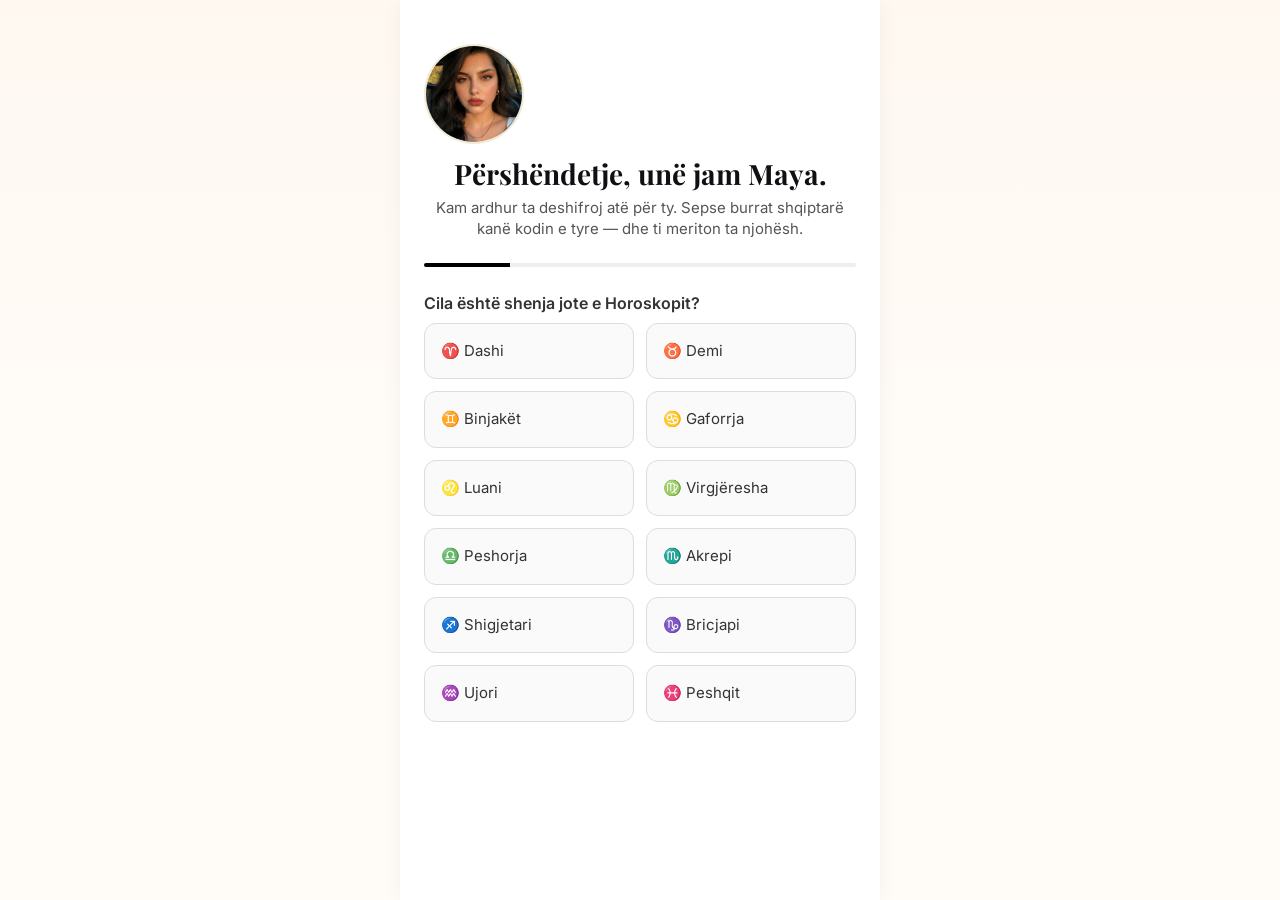
==== commit 00349aa2: "alb2" ====
--- a/al/index.html
+++ b/al/index.html
@@ -4,7 +4,7 @@
     <meta charset="utf-8">
     <meta name="viewport" content="width=device-width, initial-scale=1, maximum-scale=1, user-scalable=0">
     <meta name="theme-color" content="#fffcf8">
-    <title>Astra | Kuptoje Atë</title>
+    <title>Maya | Kuptoje Atë</title>
     <meta name="description" content="Zbulo natyrën e fshehur të tij. Guida shqiptare e astrologjisë për marrëdhënie — nga një shqiptare, për shqiptaret.">
     <link rel="preconnect" href="https://fonts.googleapis.com">
     <link rel="preconnect" href="https://fonts.gstatic.com" crossorigin>
@@ -33,8 +33,8 @@
       <!-- HAPI 1: ONBOARDING ME HAPA -->
       <section id="step-1" class="step-container active">
         <div class="onboarding-header">
-          <img src="../assets/maya-author.webp" alt="Astra" class="maya-avatar-large">
-          <h1>Përshëndetje, unë jam Astra.</h1>
+          <img src="../assets/maya-author.webp" alt="Maya" class="maya-avatar-large">
+          <h1>Përshëndetje, unë jam Maya.</h1>
           <p>Kam ardhur ta deshifroj atë për ty. Sepse burrat shqiptarë kanë kodin e tyre — dhe ti meriton ta njohësh.</p>
         </div>
         
@@ -181,7 +181,7 @@
       <!-- HAPI 4: ROAST I ASTRAS -->
       <section id="step-4" class="step-container hidden">
         <div class="roast-header">
-          <img src="../assets/maya-author.webp" alt="Astra" class="maya-avatar-medium">
+          <img src="../assets/maya-author.webp" alt="Maya" class="maya-avatar-medium">
           <h2>Moj... këtë nuk e bëjmë, <span id="roast-name"></span>.</h2>
         </div>
         <div class="roast-body">
@@ -206,9 +206,9 @@
         <!-- Blloku i fotos hero -->
         <div class="paywall-hero">
           <div class="paywall-hero-visual">
-            <img src="../assets/maya-selfie.webp" alt="Astra" class="paywall-hero-img">
+            <img src="../assets/maya-selfie.webp" alt="Maya" class="paywall-hero-img">
             <div class="paywall-floating-note">
-              <span class="note-kicker">Astra thotë</span>
+              <span class="note-kicker">Maya thotë</span>
               <strong id="paywall-float-note">Tani e di çfarë shkoi gabim.</strong>
             </div>
           </div>
@@ -225,7 +225,7 @@
           </div>
         </div>
 
-        <!-- Historia e Astras -->
+        <!-- Historia e Mayas -->
         <div class="maya-story-block">
           <div class="maya-story-content">
             <p class="eyebrow">Historia Ime</p>
@@ -278,7 +278,7 @@
         </div>
 
         <div class="honest-sales-mini">
-          <p class="eyebrow" style="margin-bottom:8px; display:block;">Një fjalë e sinqertë nga Astra</p>
+          <p class="eyebrow" style="margin-bottom:8px; display:block;">Një fjalë e sinqertë nga Maya</p>
           <p>Urrej oraret false të numërimit dhe trukun e vjetër <s>$99</s> "tani $6.99!". Kështu nuk veproj me ty.</p>
           <p>Kalova muaj duke hulumtuar për këtë guidë. Është vetëm $6.99. Çmim i drejtë për kodet sekrete të mendjes së tij.</p>
         </div>
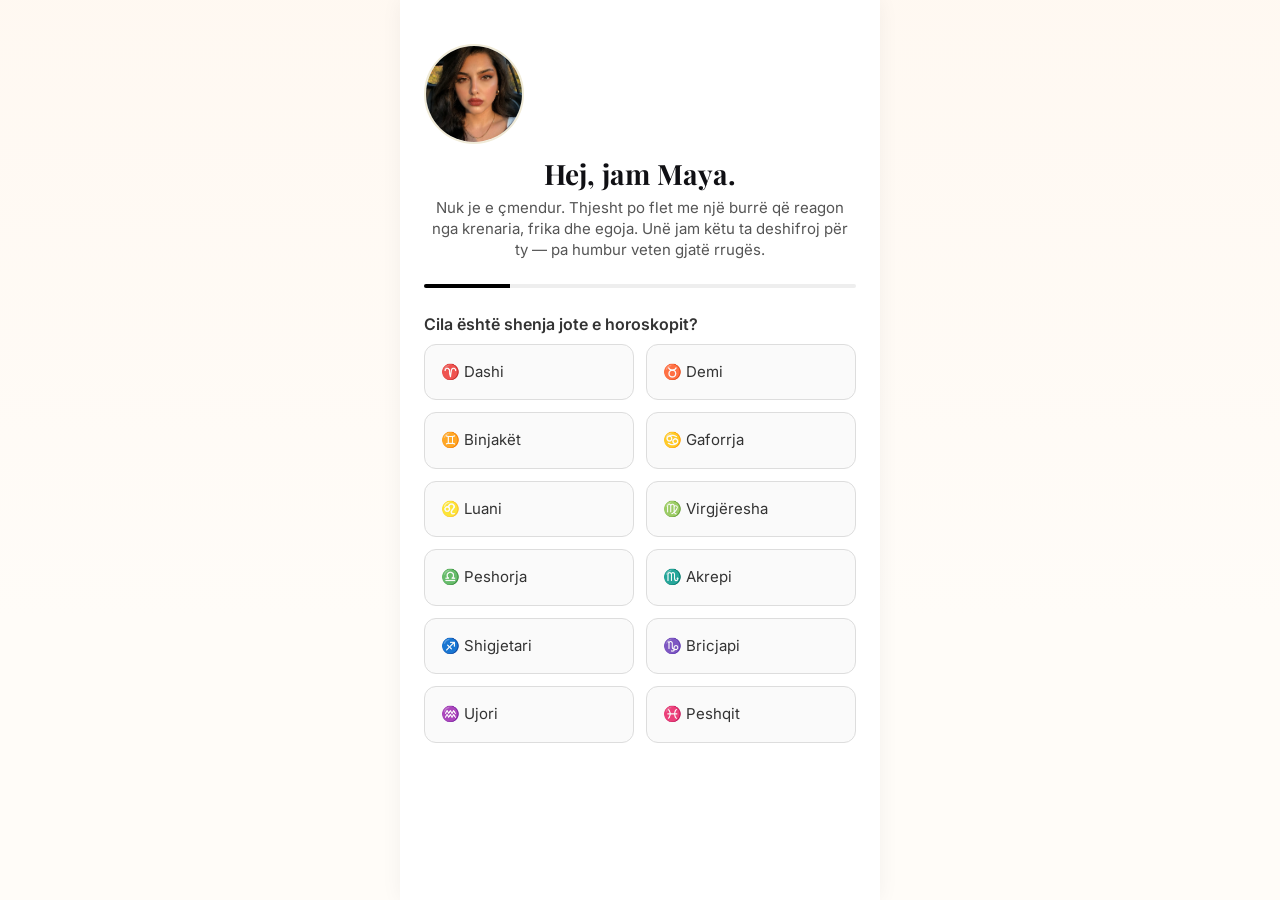
==== commit 718bfe12: "adf2" ====
--- a/al/index.html
+++ b/al/index.html
@@ -5,13 +5,38 @@
     <meta name="viewport" content="width=device-width, initial-scale=1, maximum-scale=1, user-scalable=0">
     <meta name="theme-color" content="#fffcf8">
     <title>Maya | Kuptoje Atë</title>
-    <meta name="description" content="Zbulo natyrën e fshehur të tij. Guida shqiptare e astrologjisë për marrëdhënie — nga një shqiptare, për shqiptaret.">
+    <meta name="description" content="Kuptoje kodin e tij pa humbur veten. Guida shqiptare e astrologjisë për marrëdhënie — për vajzat shqiptare që duan dashuri, jo ankth.">
     <link rel="preconnect" href="https://fonts.googleapis.com">
     <link rel="preconnect" href="https://fonts.gstatic.com" crossorigin>
     <link href="https://fonts.googleapis.com/css2?family=Inter:wght@400;500;600;700;800;900&family=Playfair+Display:wght@700;800&display=swap" rel="stylesheet">
     <link rel="stylesheet" href="../styles.css">
     <link rel="stylesheet" href="../quiz.css">
     <link rel="icon" href="../assets/favicon.svg" type="image/svg+xml">
+    <style>
+      .reviews-carousel {
+        display: flex;
+        overflow-x: auto;
+        scroll-snap-type: x mandatory;
+        gap: 16px;
+        padding-bottom: 12px;
+        -webkit-overflow-scrolling: touch;
+        scrollbar-width: none;
+      }
+      .reviews-carousel::-webkit-scrollbar {
+        display: none;
+      }
+      .reviews-carousel .dm-proof-card {
+        flex: 0 0 85%;
+        scroll-snap-align: center;
+        margin: 0;
+      }
+      .reviews-carousel .dm-proof-card img {
+        border-radius: 16px;
+        box-shadow: 0 4px 12px rgba(0,0,0,0.08);
+        width: 100%;
+        height: auto;
+      }
+    </style>
     <script src="../analytics.js"></script>
     <script type="text/javascript">
       function importHotmart(){
@@ -34,8 +59,8 @@
       <section id="step-1" class="step-container active">
         <div class="onboarding-header">
           <img src="../assets/maya-author.webp" alt="Maya" class="maya-avatar-large">
-          <h1>Përshëndetje, unë jam Maya.</h1>
-          <p>Kam ardhur ta deshifroj atë për ty. Sepse burrat shqiptarë kanë kodin e tyre — dhe ti meriton ta njohësh.</p>
+          <h1>Hej, jam Maya.</h1>
+          <p>Nuk je e çmendur. Thjesht po flet me një burrë që reagon nga krenaria, frika dhe egoja. Unë jam këtu ta deshifroj për ty — pa humbur veten gjatë rrugës.</p>
         </div>
         
         <div class="onboarding-progress-container">
@@ -48,7 +73,7 @@
           <!-- P1: Shenja e Përdoruses -->
           <div class="form-step active" data-step="1">
             <div class="form-group">
-              <label>Cila është shenja jote e Horoskopit?</label>
+              <label>Cila është shenja jote e horoskopit?</label>
               <input type="hidden" id="user-sign" required>
               <div class="options-grid" data-target="user-sign">
                 <button type="button" class="option-btn" data-value="Aries">♈ Dashi</button>
@@ -95,10 +120,10 @@
               <label>Cila e përshkruan gjendjen e tij tani?</label>
               <input type="hidden" id="vibe" required>
               <div class="options-list" data-target="vibe">
-                <button type="button" class="option-btn" data-value="ignored">Më ka lënë "lexuar" ose po më injoron.</button>
-                <button type="button" class="option-btn" data-value="hotcold">I nxehtë e i ftohtë (dje i çmendur, sot i largët).</button>
-                <button type="button" class="option-btn" data-value="friends">Po sillet si jemi thjesht "miq".</button>
-                <button type="button" class="option-btn" data-value="stonewalling">Kemi grindje dhe ai po hesht tërësisht.</button>
+                <button type="button" class="option-btn" data-value="ignored">Më ka lënë "seen" dhe po bën sikur s'ka ndodhur asgjë.</button>
+                <button type="button" class="option-btn" data-value="hotcold">Një ditë më kërkon gjithë kohën, ditën tjetër bëhet akull.</button>
+                <button type="button" class="option-btn" data-value="friends">Po më mban si "shoqe", por sillet si të isha e tija.</button>
+                <button type="button" class="option-btn" data-value="stonewalling">U zumë dhe tani po më dënon me heshtje.</button>
               </div>
             </div>
           </div>
@@ -109,10 +134,10 @@
               <label>Çfarë dëshiron të arrish?</label>
               <input type="hidden" id="goal" required>
               <div class="options-list" data-target="goal">
-                <button type="button" class="option-btn" data-value="obsess">Ta bëj të obsedohet me mua</button>
-                <button type="button" class="option-btn" data-value="apologize">Ta bëj të kërkojë falje</button>
-                <button type="button" class="option-btn" data-value="chase">Ta bëj të më ndjekë sërish</button>
-                <button type="button" class="option-btn" data-value="commit">Ta bëj të angazhohet</button>
+                <button type="button" class="option-btn" data-value="ego">Ta bëj ta kuptojë vetë — pa i rënë në gjunjë</button>
+                <button type="button" class="option-btn" data-value="jealousy">Ta kthej xhelozinë në siguri, jo kontroll</button>
+                <button type="button" class="option-btn" data-value="money">Ta motivoj të ngrihet — pa ia vrarë krenarinë</button>
+                <button type="button" class="option-btn" data-value="commit">Ta çoj drejt seriozitetit — pa iu lutur</button>
               </div>
             </div>
           </div>
@@ -151,7 +176,7 @@
           <div class="progress-bar-bg">
             <div id="progress-bar" class="progress-bar-fill"></div>
           </div>
-          <div class="progress-text"><span id="progress-label">Niveli i Obsesionit të Tij</span>: <span id="progress-text-value">0%</span></div>
+          <div class="progress-text"><span id="progress-label">Sa shumë po afrohet</span>: <span id="progress-text-value">0%</span></div>
         </div>
 
         <div id="chat-window" class="chat-window">
@@ -186,17 +211,17 @@
         </div>
         <div class="roast-body">
           <div class="insight-card">
-            <h3>E Vërteta:</h3>
+            <h3>E vërteta:</h3>
             <p id="roast-insight"></p>
           </div>
           <div class="insight-card highlight-card">
-            <h3>Çfarë DUHEJ të kishe bërë:</h3>
+            <h3>Çfarë funksionon më mirë:</h3>
             <p id="roast-solution"></p>
           </div>
           <div class="solution-card">
-            <p id="roast-tease">Por mund ta rregullojmë. Të duhet teksti që godet instinktin e tij, vendos kufi dhe kthen fuqinë tek ti.</p>
-          </div>
-          <button id="btn-show-paywall" class="cta-button" id="btn-show-paywall"><span id="roast-cta-text">Më trego si</span></button>
+            <p id="roast-tease">Por mund ta rregullojmë. Të duhet fjalia që ia prek krenarinë pa të bërë ty të dukesh e dëshpëruar.</p>
+          </div>
+          <button id="btn-show-paywall" class="cta-button"><span id="roast-cta-text">Më trego si</span></button>
         </div>
       </section>
 
@@ -214,13 +239,13 @@
           </div>
           <div class="paywall-hero-copy">
             <p class="eyebrow" id="paywall-eyebrow">Zgjidhja ekziston</p>
-            <h2 id="paywall-headline">Merr tekstin e saktë që funksionon me <span id="paywall-sign">Akrepin</span>.</h2>
-            <p id="paywall-subline">103 faqe. Çdo shenjë. Gati për kopjim. Pa drama.</p>
+            <h2 id="paywall-headline">Merr fjalinë që duhet t'i thuash <span id="paywall-sign">Akrepit</span>.</h2>
+            <p id="paywall-subline">103 faqe. Çdo shenjë. Tekste gati. Pa lutje, pa dramë.</p>
             <div class="paywall-trust-strip">
               <span><span class="trust-mark-hot">103</span> faqe</span>
               <span><span class="trust-mark">♎</span> 12 shenja</span>
-              <span><span class="trust-mark">Aa</span> Skripte</span>
-              <span><span class="trust-mark-hot">!</span> Flamujt kuq</span>
+              <span><span class="trust-mark">Aa</span> Tekste gati</span>
+              <span><span class="trust-mark-hot">!</span> Red flags</span>
             </div>
           </div>
         </div>
@@ -229,22 +254,30 @@
         <div class="maya-story-block">
           <div class="maya-story-content">
             <p class="eyebrow">Historia Ime</p>
-            <h2>Edhe unë e kam dërguar atë mesazh me 3 paragrafë në mesnatë.</h2>
-            <p>E di saktësisht si ndihet kur ai papritur ftohet. Edhe unë e justifikonja sjelljen e tyre minimale si "energji e shenjës" ose "ai është i keq me mesazhe".</p>
+            <h2>Edhe unë e kam dërguar atë mesazhin me 3 paragrafë në mesnatë.</h2>
+            <p>E di saktësisht si ndihet kur ai papritur ftohet. Edhe unë kam parë "seen" dhe jam shtirur sikur s'më intereson. Edhe unë e justifikoja minimumin e tij si "energji e shenjës" ose "ai thjesht nuk është i mirë me mesazhe".</p>
             <p><strong>Deri sa e zbulova modelin.</strong></p>
-            <p>Astrologjia nuk është justifikim për sjellje toksike — është plan i egosë së tij. Kur e njeh shenjën e tij, i njeh pikët e dobëta. Kur ke standarde, ti fiton.</p>
-            <p style="font-size:13px; color:#888; margin-top:12px;">— Shkruar nga një grua shqiptare, për gratë shqiptare 🦅</p>
+            <p>Astrologjia nuk është justifikim për sjellje toksike — është hartë për ta kuptuar si reagon, ku mbyllet dhe çfarë e bën të hapet. Kur e njeh shenjën e tij dhe mban standardet e tua, ti nuk lutesh më. Ti drejton me qetësi.</p>
+            <p style="font-size:13px; color:#888; margin-top:12px;">— Shkruar për vajzat shqiptare që duan dashuri, jo ankth 🦅</p>
           </div>
         </div>
 
         <!-- Dëshmi Sociale -->
         <div class="social-proof-block">
           <p class="eyebrow">Nga grupi i chat-it</p>
-          <h2>Një tekst i qartë. Plan real. Pa spirale.</h2>
-          <figure class="dm-proof-card">
-            <img src="../assets/tiktok-dm-proof.jpg" alt="Dëshmi DM" width="1170" height="1061" loading="lazy">
-          </figure>
-          <p class="proof-caption">«OMG kjo funksionoi brenda 10 minutash.»</p>
+          <h2>Një tekst i qartë. Plan real. Pa drama.</h2>
+          <div class="reviews-carousel">
+            <figure class="dm-proof-card">
+              <img src="../assets/al-review-1.jpg" alt="Dëshmi DM nga Keisi" loading="lazy">
+            </figure>
+            <figure class="dm-proof-card">
+              <img src="../assets/al-review-2.jpg" alt="Dëshmi DM nga Anisa" loading="lazy">
+            </figure>
+            <figure class="dm-proof-card">
+              <img src="../assets/al-review-3.jpg" alt="Dëshmi DM nga Vesa" loading="lazy">
+            </figure>
+          </div>
+          <p class="proof-caption">Rrëshqit për të parë më shumë dëshmi ➡️</p>
         </div>
 
         <!-- Pamja e Guidës + Checkout -->
@@ -267,9 +300,9 @@
         </div>
 
         <ul class="paywall-benefits" id="paywall-benefits">
-          <li><span>Aa</span> 103 Faqe Tekstesh Gati për Kopjim</li>
-          <li><span>!</span> Flamujt Kuq për të 12 Shenjat</li>
-          <li><span>✋</span> Si të vendosësh kufij pa u dukur e çmendur</li>
+          <li><span>Aa</span> 103 faqe me tekste gati për t'i përshtatur</li>
+          <li><span>!</span> Red flags që s'duhet t'i injorosh për të 12 shenjat</li>
+          <li><span>✋</span> Si të vendosësh kufij pa u dukur sikur po bën skenë</li>
         </ul>
 
         <div class="checkout-sticky">
@@ -279,12 +312,12 @@
 
         <div class="honest-sales-mini">
           <p class="eyebrow" style="margin-bottom:8px; display:block;">Një fjalë e sinqertë nga Maya</p>
-          <p>Urrej oraret false të numërimit dhe trukun e vjetër <s>$99</s> "tani $6.99!". Kështu nuk veproj me ty.</p>
-          <p>Kalova muaj duke hulumtuar për këtë guidë. Është vetëm $6.99. Çmim i drejtë për kodet sekrete të mendjes së tij.</p>
+          <p>Urrej numërimet false dhe trukun e vjetër <s>$99</s> "sot vetëm $6.99!". Me ty nuk dua të luaj lojëra.</p>
+          <p>Kalova muaj duke e ndërtuar këtë guidë. Është vetëm $6.99. Një çmim i drejtë për tekstet që mund të të kursejnë javë ankthi.</p>
         </div>
       </section>
 
     </main>
-    <script src="quiz.js"></script>
+    <script src="/al/quiz.js"></script>
   </body>
 </html>
